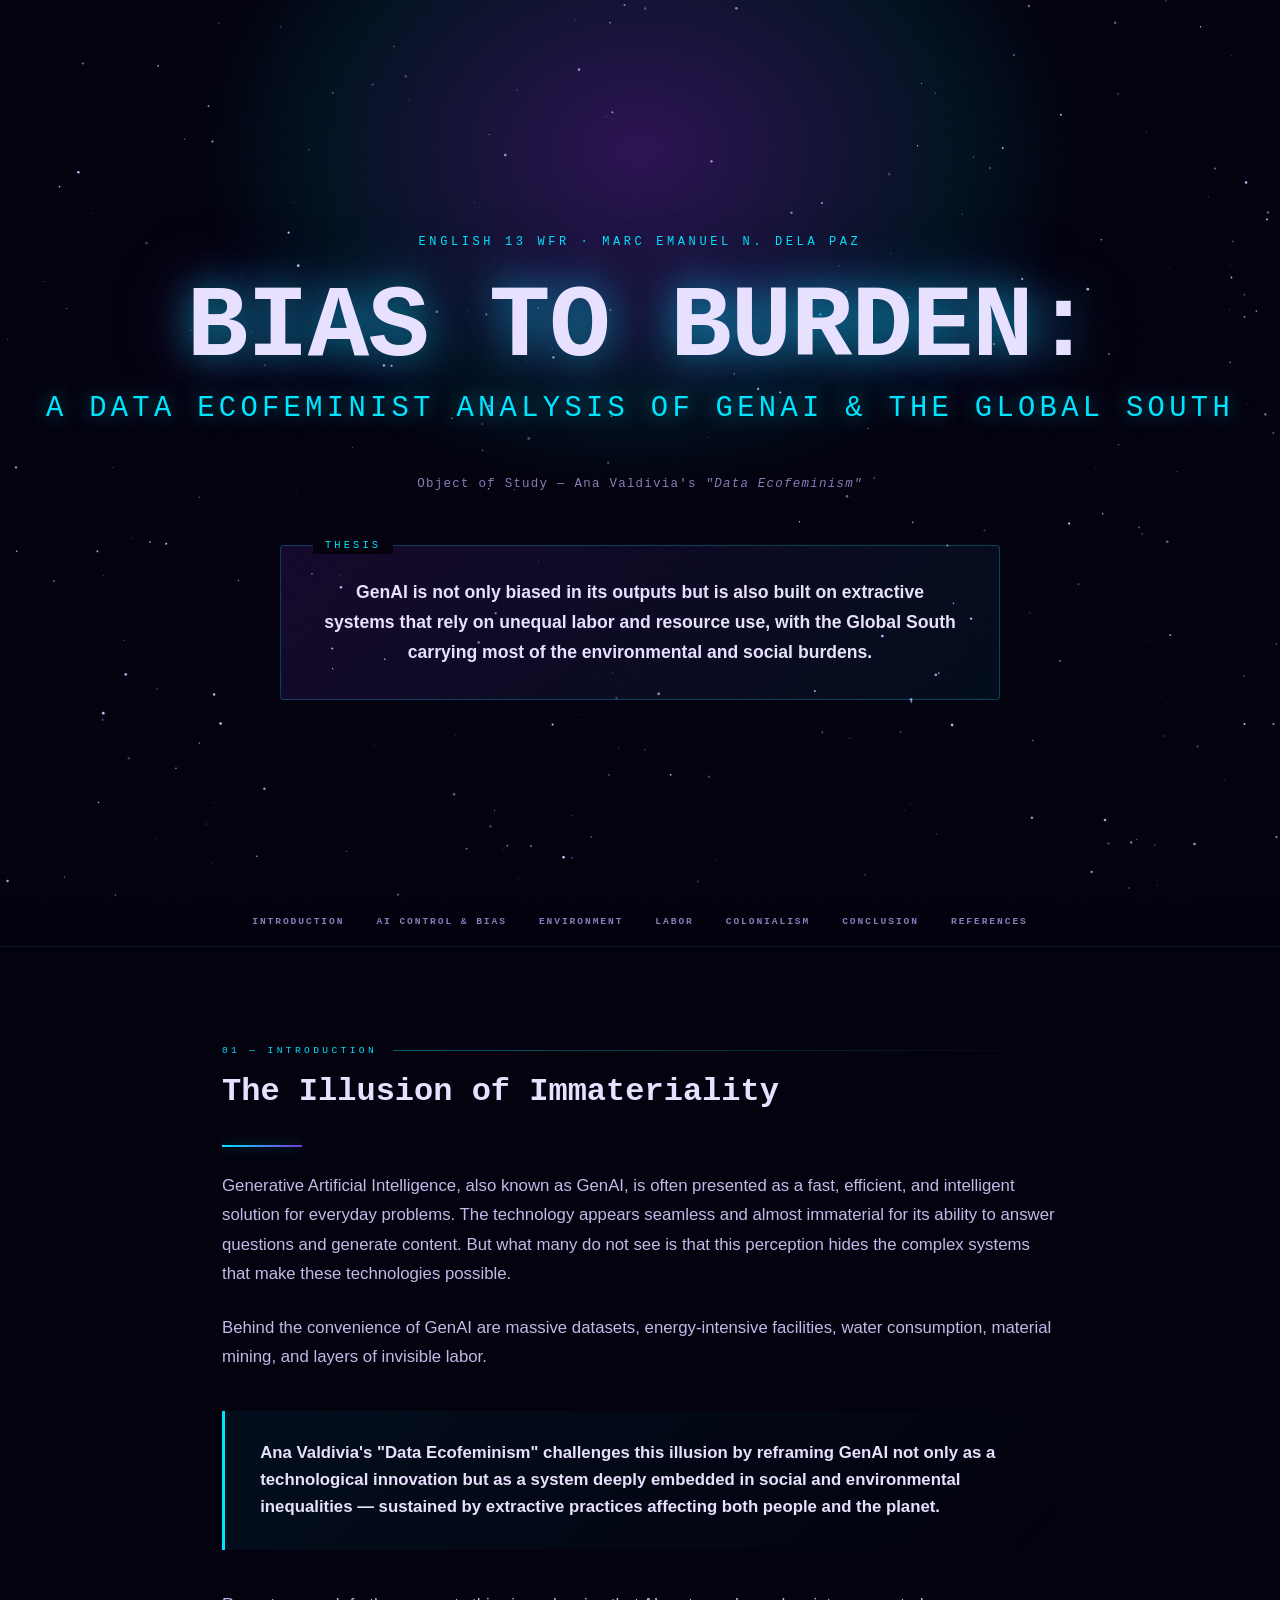
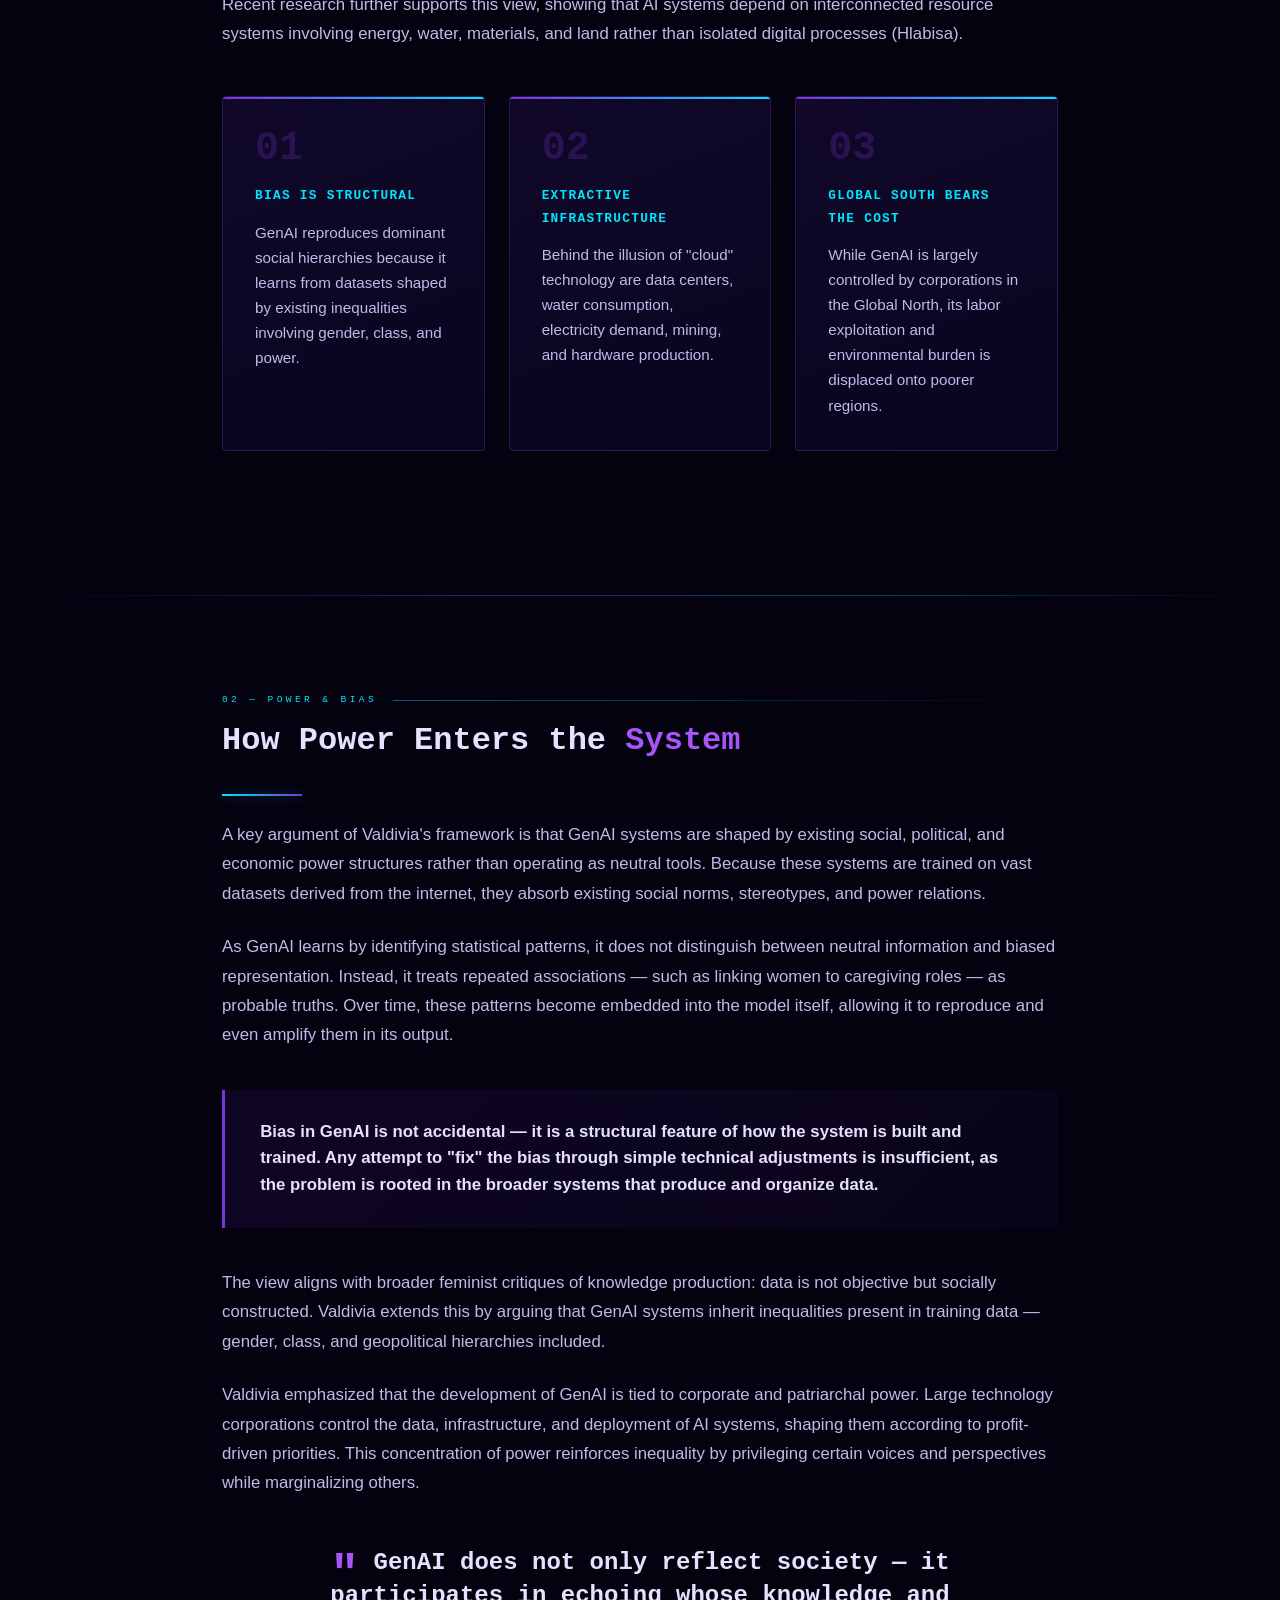
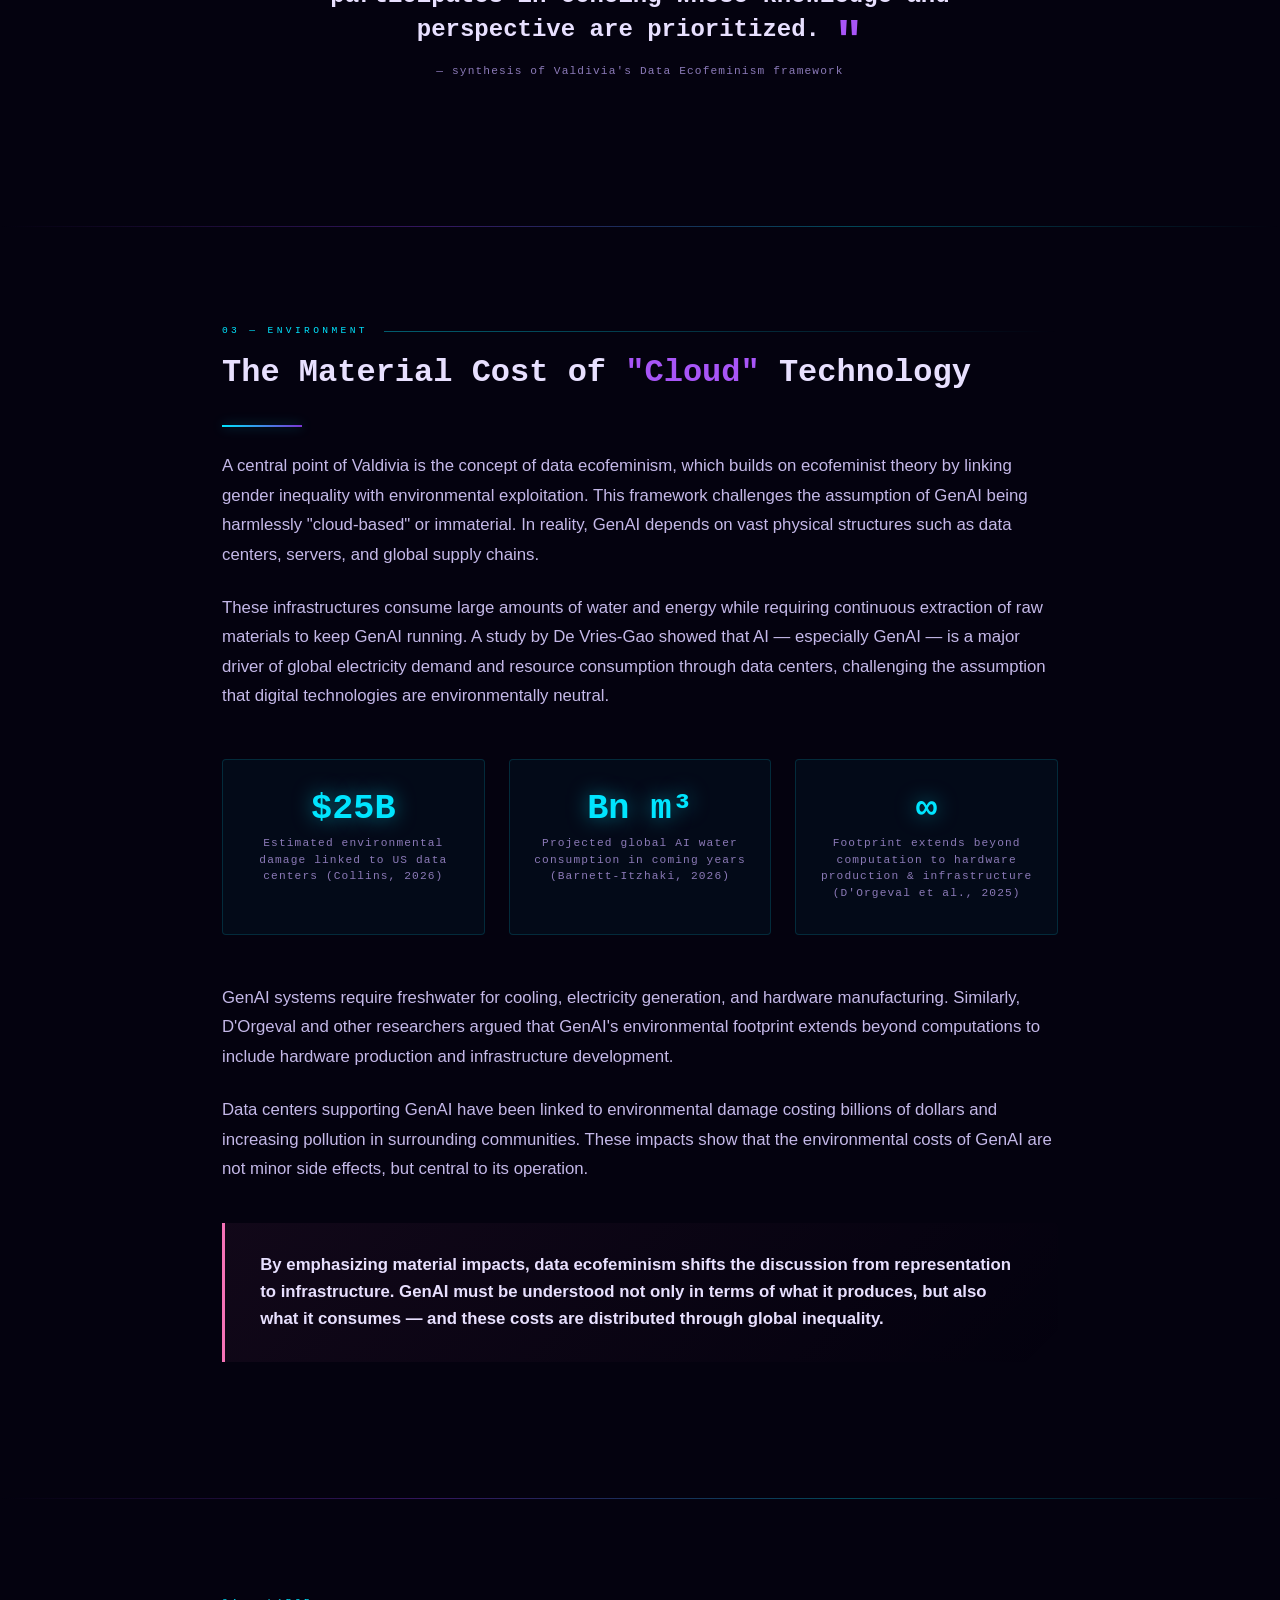
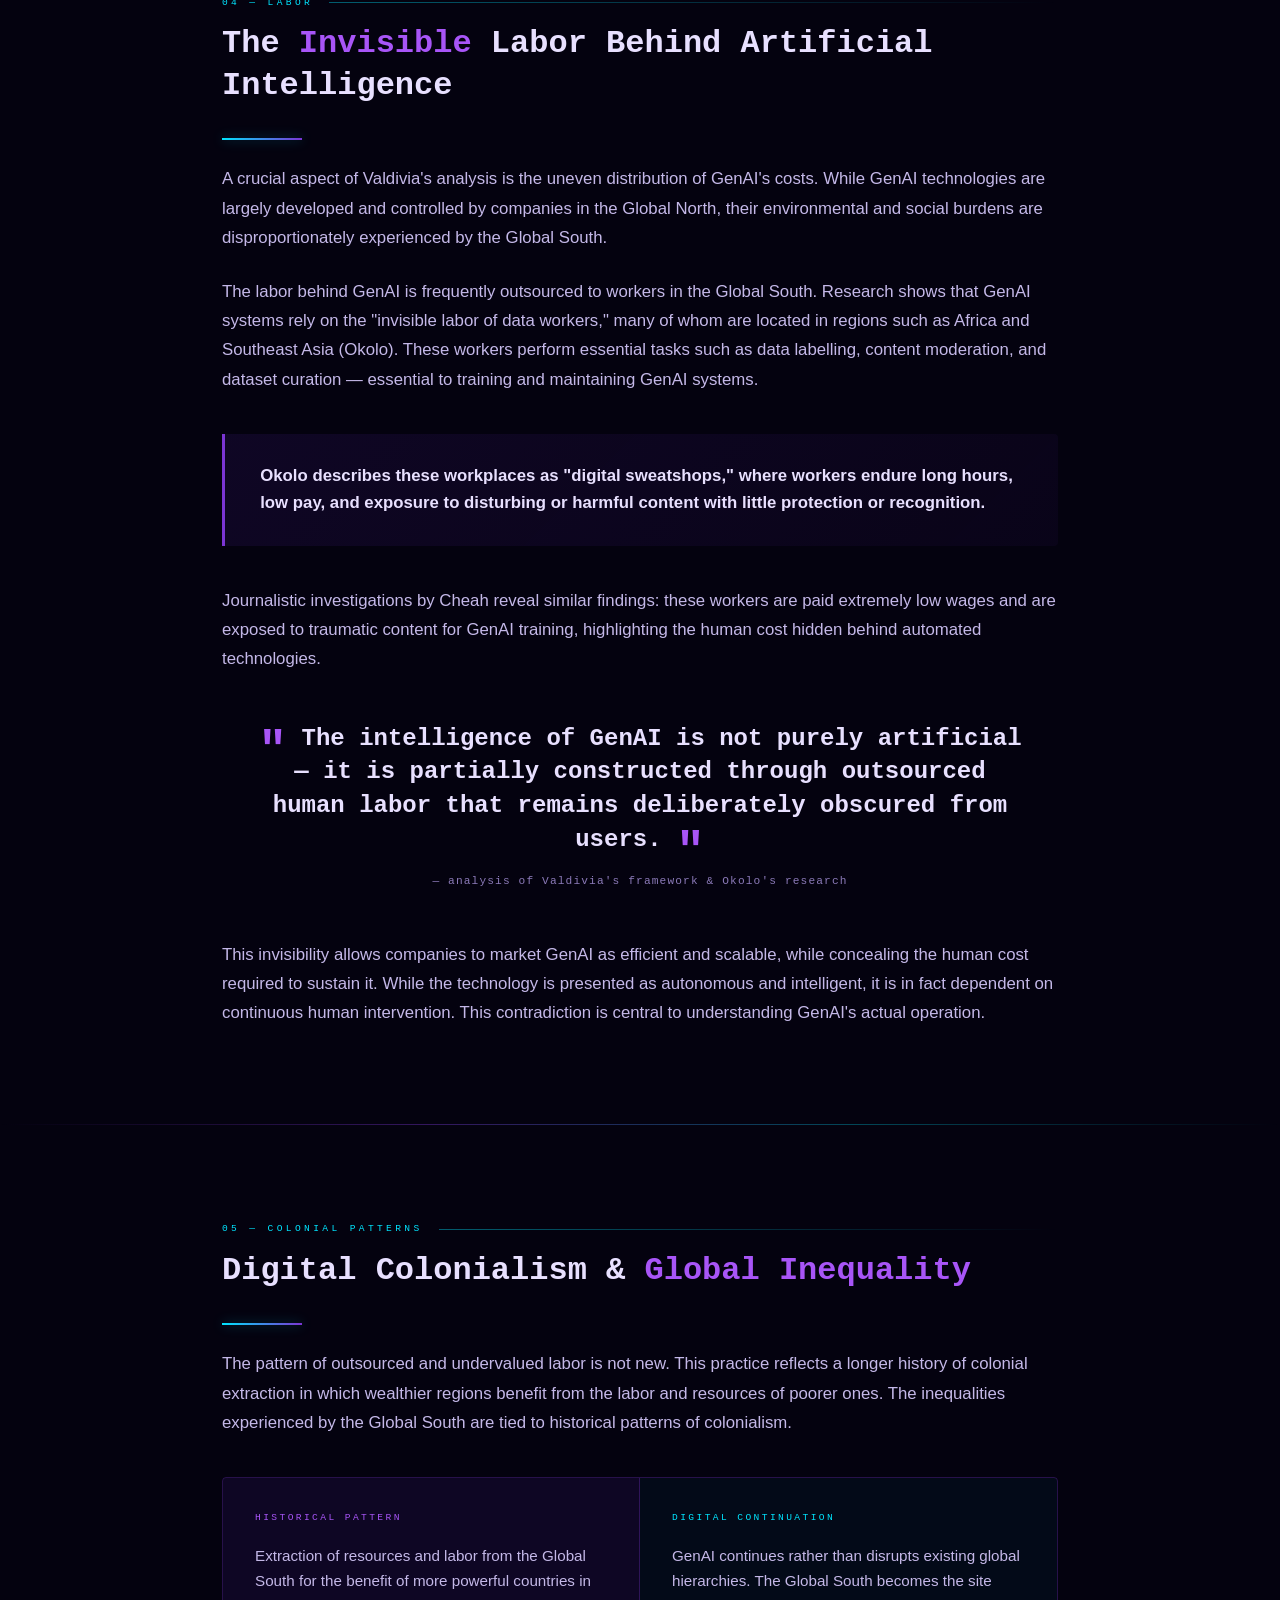
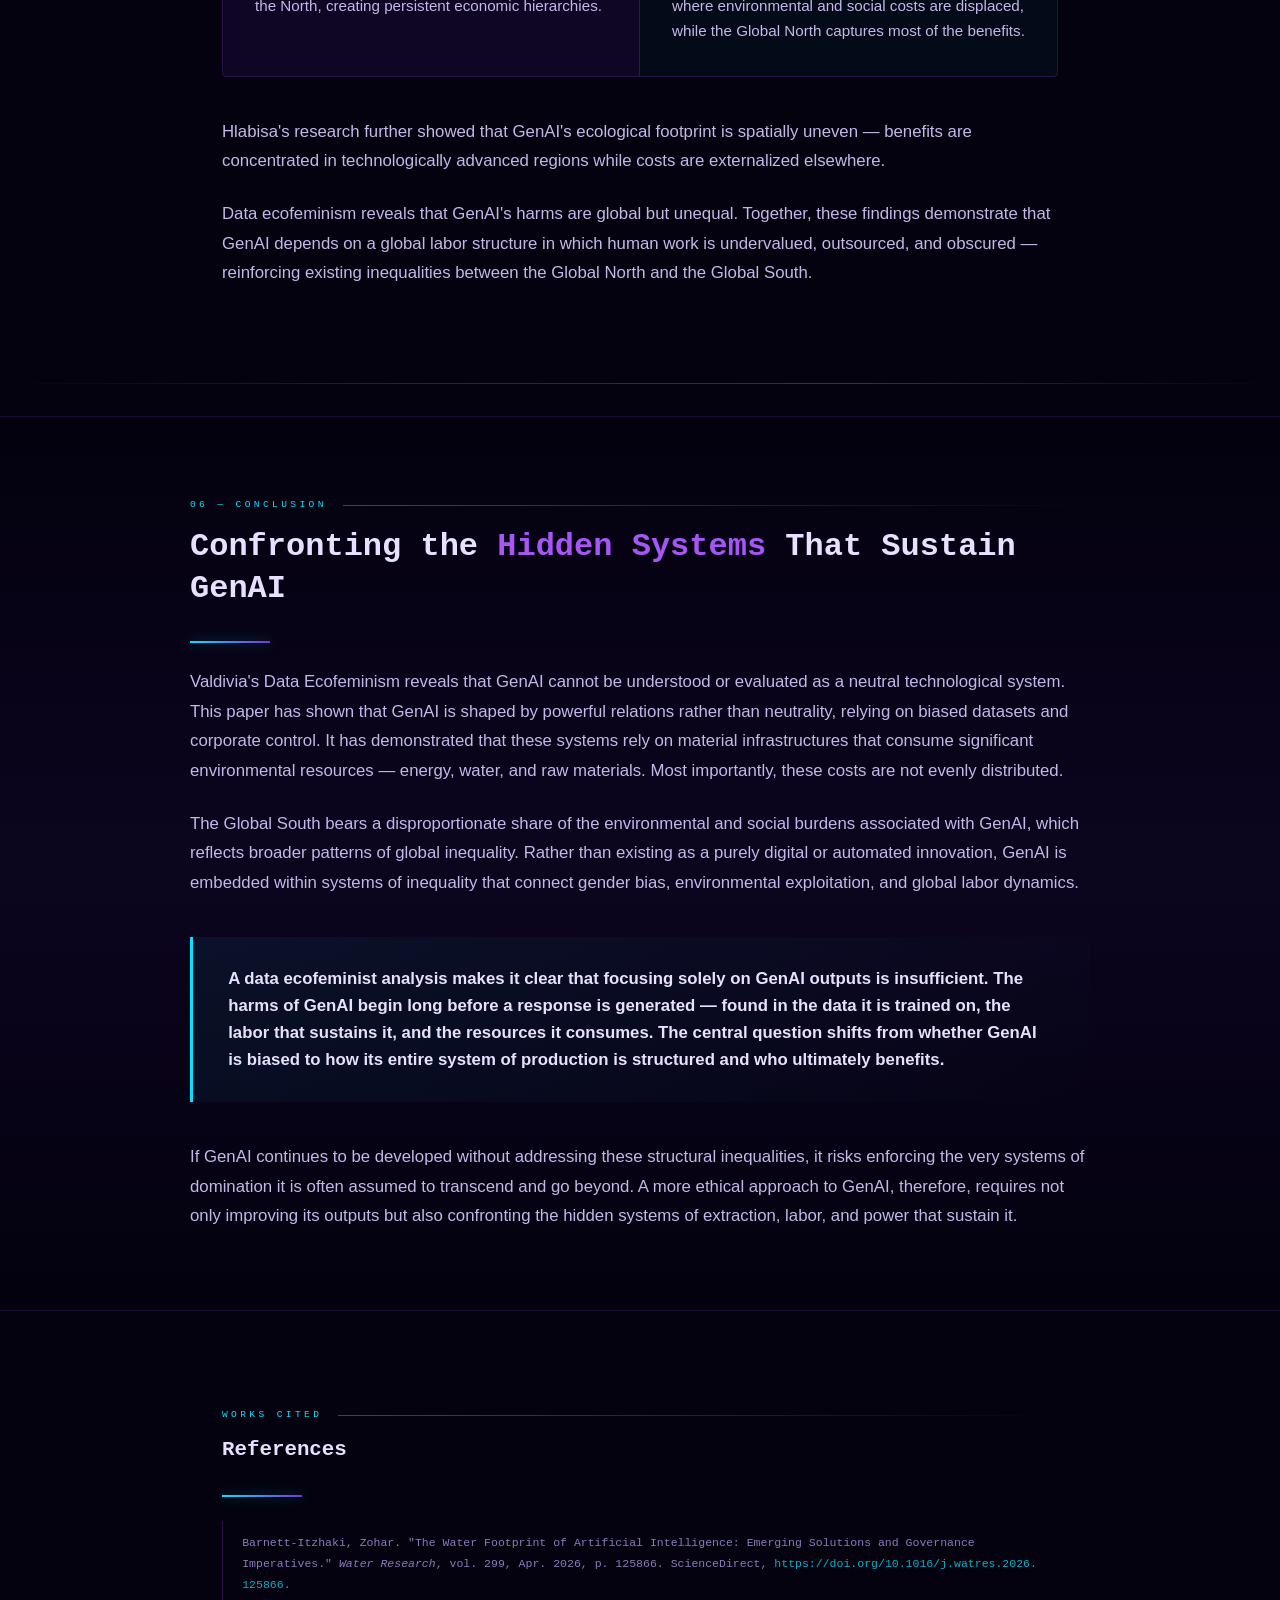
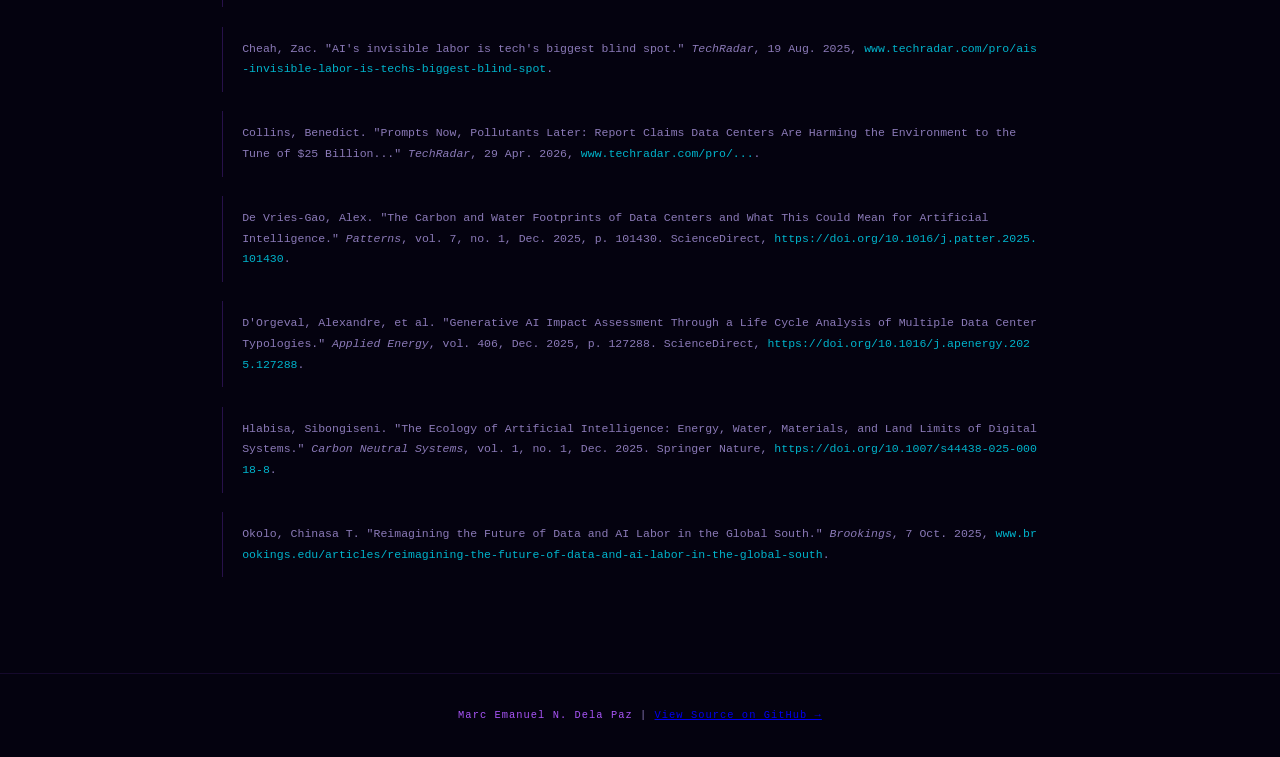
==== index.html @ 4ac7b254 "changed name of html file" ====
<!DOCTYPE html>
<html lang="en">
<head>
<meta charset="UTF-8">
<meta name="viewport" content="width=device-width, initial-scale=1.0">
<title>Bias to Burden — Data Ecofeminism & GenAI</title>
<link href="style.css" rel="stylesheet">
</head>
<body>

<canvas id="stars-canvas"></canvas>

<div class="site">

  <!-- HERO -->
  <header class="hero" id="top">
    <div class="hero-glow"></div>
    <p class="hero-eyebrow">English 13 WFR · Marc Emanuel N. Dela Paz</p>
    <h1 class="hero-title">
      <span class="line1">Bias to Burden:</span>
      <span class="line2">A Data Ecofeminist Analysis of GenAI &amp; the Global South</span>
    </h1>
    <p class="hero-meta">
      Object of Study — Ana Valdivia's <em>"Data Ecofeminism"</em>
    </p>
    <div class="hero-thesis">
      <p>GenAI is not only biased in its outputs but is also built on extractive systems that rely on unequal labor and resource use, with the Global South carrying most of the environmental and social burdens.</p>
    </div>
  </header>

  <!-- NAV -->
  <nav>
    <a href="#intro">Introduction</a>
    <a href="#power">AI Control &amp; Bias</a>
    <a href="#environment">Environment</a>
    <a href="#labor">Labor</a>
    <a href="#colonialism">Colonialism</a>
    <a href="#conclusion">Conclusion</a>
    <a href="#references">References</a>
  </nav>

  <!-- INTRODUCTION -->
  <section class="section" id="intro">
    <div class="section-label">01 — Introduction</div>
    <h2 class="section-heading">The Illusion of Immateriality</h2>
    <div class="glow-rule"></div>
    <div class="body-text">
      <p>Generative Artificial Intelligence, also known as GenAI, is often presented as a fast, efficient, and intelligent solution for everyday problems. The technology appears seamless and almost immaterial for its ability to answer questions and generate content. But what many do not see is that this perception hides the complex systems that make these technologies possible.</p>
      <p>Behind the convenience of GenAI are massive datasets, energy-intensive facilities, water consumption, material mining, and layers of invisible labor.</p>
    </div>
    <div class="callout cyan">
      <p>Ana Valdivia's "Data Ecofeminism" challenges this illusion by reframing GenAI not only as a technological innovation but as a system deeply embedded in social and environmental inequalities — sustained by extractive practices affecting both people and the planet.</p>
    </div>
    <div class="body-text">
      <p>Recent research further supports this view, showing that AI systems depend on interconnected resource systems involving energy, water, materials, and land rather than isolated digital processes (Hlabisa).</p>
    </div>

    <div class="pillars">
      <div class="pillar">
        <div class="pillar-num">01</div>
        <div class="pillar-title">Bias is Structural</div>
        <p>GenAI reproduces dominant social hierarchies because it learns from datasets shaped by existing inequalities involving gender, class, and power.</p>
      </div>
      <div class="pillar">
        <div class="pillar-num">02</div>
        <div class="pillar-title">Extractive Infrastructure</div>
        <p>Behind the illusion of "cloud" technology are data centers, water consumption, electricity demand, mining, and hardware production.</p>
      </div>
      <div class="pillar">
        <div class="pillar-num">03</div>
        <div class="pillar-title">Global South Bears the Cost</div>
        <p>While GenAI is largely controlled by corporations in the Global North, its labor exploitation and environmental burden is displaced onto poorer regions.</p>
      </div>
    </div>
  </section>

  <div class="divider"></div>

  <!-- POWER & BIAS -->
  <section class="section" id="power">
    <div class="section-label">02 — Power &amp; Bias</div>
    <h2 class="section-heading">How Power Enters the <em>System</em></h2>
    <div class="glow-rule"></div>
    <div class="body-text">
      <p>A key argument of Valdivia's framework is that GenAI systems are shaped by existing social, political, and economic power structures rather than operating as neutral tools. Because these systems are trained on vast datasets derived from the internet, they absorb existing social norms, stereotypes, and power relations.</p>
      <p>As GenAI learns by identifying statistical patterns, it does not distinguish between neutral information and biased representation. Instead, it treats repeated associations — such as linking women to caregiving roles — as probable truths. Over time, these patterns become embedded into the model itself, allowing it to reproduce and even amplify them in its output.</p>
    </div>

    <div class="callout">
      <p>Bias in GenAI is not accidental — it is a structural feature of how the system is built and trained. Any attempt to "fix" the bias through simple technical adjustments is insufficient, as the problem is rooted in the broader systems that produce and organize data.</p>
    </div>

    <div class="body-text">
      <p>The view aligns with broader feminist critiques of knowledge production: data is not objective but socially constructed. Valdivia extends this by arguing that GenAI systems inherit inequalities present in training data — gender, class, and geopolitical hierarchies included.</p>
      <p>Valdivia emphasized that the development of GenAI is tied to corporate and patriarchal power. Large technology corporations control the data, infrastructure, and deployment of AI systems, shaping them according to profit-driven priorities. This concentration of power reinforces inequality by privileging certain voices and perspectives while marginalizing others.</p>
    </div>

    <div class="pull-quote">
      <blockquote>
        GenAI does not only reflect society — it participates in echoing whose knowledge and perspective are prioritized.
      </blockquote>
      <cite>— synthesis of Valdivia's Data Ecofeminism framework</cite>
    </div>
  </section>

  <div class="divider"></div>

  <!-- ENVIRONMENT -->
  <section class="section" id="environment">
    <div class="section-label">03 — Environment</div>
    <h2 class="section-heading">The Material Cost of <em>"Cloud"</em> Technology</h2>
    <div class="glow-rule"></div>
    <div class="body-text">
      <p>A central point of Valdivia is the concept of data ecofeminism, which builds on ecofeminist theory by linking gender inequality with environmental exploitation. This framework challenges the assumption of GenAI being harmlessly "cloud-based" or immaterial. In reality, GenAI depends on vast physical structures such as data centers, servers, and global supply chains.</p>
      <p>These infrastructures consume large amounts of water and energy while requiring continuous extraction of raw materials to keep GenAI running. A study by De Vries-Gao showed that AI — especially GenAI — is a major driver of global electricity demand and resource consumption through data centers, challenging the assumption that digital technologies are environmentally neutral.</p>
    </div>

    <div class="stats-row">
      <div class="stat-block">
        <span class="stat-number">$25B</span>
        <div class="stat-label">Estimated environmental damage linked to US data centers (Collins, 2026)</div>
      </div>
      <div class="stat-block">
        <span class="stat-number">Bn m³</span>
        <div class="stat-label">Projected global AI water consumption in coming years (Barnett-Itzhaki, 2026)</div>
      </div>
      <div class="stat-block">
        <span class="stat-number">∞</span>
        <div class="stat-label">Footprint extends beyond computation to hardware production &amp; infrastructure (D'Orgeval et al., 2025)</div>
      </div>
    </div>

    <div class="body-text">
      <p>GenAI systems require freshwater for cooling, electricity generation, and hardware manufacturing. Similarly, D'Orgeval and other researchers argued that GenAI's environmental footprint extends beyond computations to include hardware production and infrastructure development.</p>
      <p>Data centers supporting GenAI have been linked to environmental damage costing billions of dollars and increasing pollution in surrounding communities. These impacts show that the environmental costs of GenAI are not minor side effects, but central to its operation.</p>
    </div>

    <div class="callout pink">
      <p>By emphasizing material impacts, data ecofeminism shifts the discussion from representation to infrastructure. GenAI must be understood not only in terms of what it produces, but also what it consumes — and these costs are distributed through global inequality.</p>
    </div>
  </section>

  <div class="divider"></div>

  <!-- LABOR -->
  <section class="section" id="labor">
    <div class="section-label">04 — Labor</div>
    <h2 class="section-heading">The <em>Invisible</em> Labor Behind Artificial Intelligence</h2>
    <div class="glow-rule"></div>
    <div class="body-text">
      <p>A crucial aspect of Valdivia's analysis is the uneven distribution of GenAI's costs. While GenAI technologies are largely developed and controlled by companies in the Global North, their environmental and social burdens are disproportionately experienced by the Global South.</p>
      <p>The labor behind GenAI is frequently outsourced to workers in the Global South. Research shows that GenAI systems rely on the "invisible labor of data workers," many of whom are located in regions such as Africa and Southeast Asia (Okolo). These workers perform essential tasks such as data labelling, content moderation, and dataset curation — essential to training and maintaining GenAI systems.</p>
    </div>

    <div class="callout">
      <p>Okolo describes these workplaces as "digital sweatshops," where workers endure long hours, low pay, and exposure to disturbing or harmful content with little protection or recognition.</p>
    </div>

    <div class="body-text">
      <p>Journalistic investigations by Cheah reveal similar findings: these workers are paid extremely low wages and are exposed to traumatic content for GenAI training, highlighting the human cost hidden behind automated technologies.</p>
    </div>

    <div class="pull-quote">
      <blockquote>
        The intelligence of GenAI is not purely artificial — it is partially constructed through outsourced human labor that remains deliberately obscured from users.
      </blockquote>
      <cite>— analysis of Valdivia's framework &amp; Okolo's research</cite>
    </div>

    <div class="body-text">
      <p>This invisibility allows companies to market GenAI as efficient and scalable, while concealing the human cost required to sustain it. While the technology is presented as autonomous and intelligent, it is in fact dependent on continuous human intervention. This contradiction is central to understanding GenAI's actual operation.</p>
    </div>
  </section>

  <div class="divider"></div>

  <!-- COLONIALISM -->
  <section class="section" id="colonialism">
    <div class="section-label">05 — Colonial Patterns</div>
    <h2 class="section-heading">Digital Colonialism &amp; <em>Global Inequality</em></h2>
    <div class="glow-rule"></div>
    <div class="body-text">
      <p>The pattern of outsourced and undervalued labor is not new. This practice reflects a longer history of colonial extraction in which wealthier regions benefit from the labor and resources of poorer ones. The inequalities experienced by the Global South are tied to historical patterns of colonialism.</p>
    </div>

    <div class="thread-box">
      <div class="thread-col">
        <div class="thread-label">Historical Pattern</div>
        <p>Extraction of resources and labor from the Global South for the benefit of more powerful countries in the North, creating persistent economic hierarchies.</p>
      </div>
      <div class="thread-col">
        <div class="thread-label">Digital Continuation</div>
        <p>GenAI continues rather than disrupts existing global hierarchies. The Global South becomes the site where environmental and social costs are displaced, while the Global North captures most of the benefits.</p>
      </div>
    </div>

    <div class="body-text">
      <p>Hlabisa's research further showed that GenAI's ecological footprint is spatially uneven — benefits are concentrated in technologically advanced regions while costs are externalized elsewhere.</p>
      <p>Data ecofeminism reveals that GenAI's harms are global but unequal. Together, these findings demonstrate that GenAI depends on a global labor structure in which human work is undervalued, outsourced, and obscured — reinforcing existing inequalities between the Global North and the Global South.</p>
    </div>
  </section>

  <div class="divider"></div>

  <!-- CONCLUSION -->
  <div class="accent-section">
    <section class="section" id="conclusion" style="padding: 0;">
      <div class="section-label">06 — Conclusion</div>
      <h2 class="section-heading">Confronting the <em>Hidden Systems</em> That Sustain GenAI</h2>
      <div class="glow-rule"></div>
      <div class="body-text">
        <p>Valdivia's Data Ecofeminism reveals that GenAI cannot be understood or evaluated as a neutral technological system. This paper has shown that GenAI is shaped by powerful relations rather than neutrality, relying on biased datasets and corporate control. It has demonstrated that these systems rely on material infrastructures that consume significant environmental resources — energy, water, and raw materials. Most importantly, these costs are not evenly distributed.</p>
        <p>The Global South bears a disproportionate share of the environmental and social burdens associated with GenAI, which reflects broader patterns of global inequality. Rather than existing as a purely digital or automated innovation, GenAI is embedded within systems of inequality that connect gender bias, environmental exploitation, and global labor dynamics.</p>
      </div>

      <div class="callout cyan">
        <p>A data ecofeminist analysis makes it clear that focusing solely on GenAI outputs is insufficient. The harms of GenAI begin long before a response is generated — found in the data it is trained on, the labor that sustains it, and the resources it consumes. The central question shifts from whether GenAI is biased to how its entire system of production is structured and who ultimately benefits.</p>
      </div>

      <div class="body-text">
        <p>If GenAI continues to be developed without addressing these structural inequalities, it risks enforcing the very systems of domination it is often assumed to transcend and go beyond. A more ethical approach to GenAI, therefore, requires not only improving its outputs but also confronting the hidden systems of extraction, labor, and power that sustain it.</p>
      </div>
    </section>
  </div>

  <!-- REFERENCES -->
  <section class="references" id="references">
    <div class="section-label">Works Cited</div>
    <h2 class="section-heading" style="font-size:1.3rem;">References</h2>
    <div class="glow-rule"></div>
    <ul class="ref-list">
      <li>Barnett-Itzhaki, Zohar. "The Water Footprint of Artificial Intelligence: Emerging Solutions and Governance Imperatives." <em>Water Research</em>, vol. 299, Apr. 2026, p. 125866. ScienceDirect, <a href="https://doi.org/10.1016/j.watres.2026.125866" target="_blank">https://doi.org/10.1016/j.watres.2026.125866</a>.</li>
      <li>Cheah, Zac. "AI's invisible labor is tech's biggest blind spot." <em>TechRadar</em>, 19 Aug. 2025, <a href="https://www.techradar.com/pro/ais-invisible-labor-is-techs-biggest-blind-spot" target="_blank">www.techradar.com/pro/ais-invisible-labor-is-techs-biggest-blind-spot</a>.</li>
      <li>Collins, Benedict. "Prompts Now, Pollutants Later: Report Claims Data Centers Are Harming the Environment to the Tune of $25 Billion..." <em>TechRadar</em>, 29 Apr. 2026, <a href="https://www.techradar.com/pro/prompts-now-pollutants-later-report-claims-data-centers-are-harming-the-environment-to-the-tune-of-usd25-billion-and-inducing-a-debt-on-the-health-of-current-and-future-generations" target="_blank">www.techradar.com/pro/...</a>.</li>
      <li>De Vries-Gao, Alex. "The Carbon and Water Footprints of Data Centers and What This Could Mean for Artificial Intelligence." <em>Patterns</em>, vol. 7, no. 1, Dec. 2025, p. 101430. ScienceDirect, <a href="https://doi.org/10.1016/j.patter.2025.101430" target="_blank">https://doi.org/10.1016/j.patter.2025.101430</a>.</li>
      <li>D'Orgeval, Alexandre, et al. "Generative AI Impact Assessment Through a Life Cycle Analysis of Multiple Data Center Typologies." <em>Applied Energy</em>, vol. 406, Dec. 2025, p. 127288. ScienceDirect, <a href="https://doi.org/10.1016/j.apenergy.2025.127288" target="_blank">https://doi.org/10.1016/j.apenergy.2025.127288</a>.</li>
      <li>Hlabisa, Sibongiseni. "The Ecology of Artificial Intelligence: Energy, Water, Materials, and Land Limits of Digital Systems." <em>Carbon Neutral Systems</em>, vol. 1, no. 1, Dec. 2025. Springer Nature, <a href="https://doi.org/10.1007/s44438-025-00018-8" target="_blank">https://doi.org/10.1007/s44438-025-00018-8</a>.</li>
      <li>Okolo, Chinasa T. "Reimagining the Future of Data and AI Labor in the Global South." <em>Brookings</em>, 7 Oct. 2025, <a href="https://www.brookings.edu/articles/reimagining-the-future-of-data-and-ai-labor-in-the-global-south" target="_blank">www.brookings.edu/articles/reimagining-the-future-of-data-and-ai-labor-in-the-global-south</a>.</li>
    </ul>
  </section>

  <footer>
    <span>Marc Emanuel N. Dela Paz</span> | <a
  href="https://github.com/yourusername/yourrepo"
  target="_blank"
  rel="noopener noreferrer"
  className="text-neutral-400 hover:text-white transition underline underline-offset-4"
>
  View Source on GitHub →
</a>
  </footer>
<script src="script.js"></script>
</div>
</body>
</html>
---- style.css ----
:root {
    --deep-space: #04020f;
    --midnight: #080520;
    --navy: #0a0a2e;
    --purple-dark: #1a0a3d;
    --purple-mid: #3b1a7a;
    --purple-bright: #7b35d4;
    --violet: #a855f7;
    --cyan: #00e5ff;
    --cyan-dim: #00b4cc;
    --white-glow: #e8e0ff;
    --pink: #f472b6;
    --amber: #fbbf24;
    --text-body: #c4b8e8;
    --text-muted: #8b7ab8;
  }

  *, *::before, *::after { box-sizing: border-box; margin: 0; padding: 0; }

  html { scroll-behavior: smooth; }

  body {
    background-color: var(--deep-space);
    color: var(--text-body);
    font-family: 'Rajdhani', sans-serif;
    font-size: 17px;
    line-height: 1.75;
    overflow-x: hidden;
  }

  /* ── STAR CANVAS ── */
  #stars-canvas {
    position: fixed;
    inset: 0;
    z-index: 0;
    pointer-events: none;
  }

  /* ── NOISE GRAIN ── */
  body::before {
    content: '';
    position: fixed;
    inset: 0;
    background-image: url("data:image/svg+xml,%3Csvg viewBox='0 0 256 256' xmlns='http://www.w3.org/2000/svg'%3E%3Cfilter id='n'%3E%3CfeTurbulence type='fractalNoise' baseFrequency='0.9' numOctaves='4' stitchTiles='stitch'/%3E%3C/filter%3E%3Crect width='100%25' height='100%25' filter='url(%23n)' opacity='0.04'/%3E%3C/svg%3E");
    opacity: 0.35;
    z-index: 0;
    pointer-events: none;
  }

  /* ── LAYOUT WRAPPER ── */
  .site {
    position: relative;
    z-index: 1;
  }

  /* ══════════════════════════════
     HERO
  ══════════════════════════════ */
  .hero {
    min-height: 100vh;
    display: flex;
    flex-direction: column;
    align-items: center;
    justify-content: center;
    text-align: center;
    padding: 6rem 2rem 4rem;
    position: relative;
    overflow: hidden;
  }

  .hero-glow {
    position: absolute;
    top: -200px;
    left: 50%;
    transform: translateX(-50%);
    width: 900px;
    height: 700px;
    background: radial-gradient(ellipse at center, rgba(123,53,212,0.35) 0%, rgba(0,229,255,0.08) 50%, transparent 70%);
    pointer-events: none;
    animation: pulseGlow 6s ease-in-out infinite;
  }

  @keyframes pulseGlow {
    0%, 100% { opacity: 1; transform: translateX(-50%) scale(1); }
    50% { opacity: 0.7; transform: translateX(-50%) scale(1.08); }
  }

  .hero-eyebrow {
    font-family: 'Space Mono', monospace;
    font-size: 0.75rem;
    letter-spacing: 0.3em;
    color: var(--cyan);
    text-transform: uppercase;
    margin-bottom: 1.5rem;
    opacity: 0;
    animation: fadeUp 0.8s 0.2s forwards;
  }

  .hero-title {
    font-family: 'Orbitron', monospace;
    font-weight: 900;
    font-size: clamp(2.8rem, 8vw, 6.5rem);
    line-height: 1.0;
    letter-spacing: -0.01em;
    text-transform: uppercase;
    margin-bottom: 0.5rem;
    opacity: 0;
    animation: fadeUp 0.9s 0.35s forwards;
  }

  .hero-title .line1 {
    display: block;
    color: var(--white-glow);
    text-shadow:
      0 0 40px rgba(0,229,255,0.6),
      0 0 80px rgba(123,53,212,0.4);
  }

  .hero-title .line2 {
    display: block;
    font-size: clamp(1rem, 2.5vw, 1.8rem);
    font-weight: 400;
    letter-spacing: 0.15em;
    color: var(--cyan);
    text-shadow: 0 0 20px rgba(0,229,255,0.5);
    margin-top: 1rem;
  }

  .hero-meta {
    font-family: 'Space Mono', monospace;
    font-size: 0.78rem;
    color: var(--text-muted);
    letter-spacing: 0.1em;
    margin-top: 2.5rem;
    opacity: 0;
    animation: fadeUp 0.9s 0.5s forwards;
    line-height: 2;
  }

  .hero-meta span { color: var(--violet); }

  .hero-thesis {
    max-width: 720px;
    margin: 3rem auto 0;
    padding: 2rem 2.5rem;
    background: linear-gradient(135deg, rgba(123,53,212,0.15), rgba(0,229,255,0.05));
    border: 1px solid rgba(0,229,255,0.25);
    border-radius: 4px;
    position: relative;
    opacity: 0;
    animation: fadeUp 1s 0.65s forwards;
  }

  .hero-thesis::before {
    content: 'THESIS';
    position: absolute;
    top: -0.6rem;
    left: 2rem;
    font-family: 'Orbitron', monospace;
    font-size: 0.65rem;
    letter-spacing: 0.3em;
    color: var(--cyan);
    background: var(--deep-space);
    padding: 0 0.75rem;
  }

  .hero-thesis p {
    font-size: 1.1rem;
    font-weight: 600;
    color: var(--white-glow);
    line-height: 1.7;
  }

  /* ── SCROLL INDICATOR ── */
  .scroll-cue {
    position: absolute;
    bottom: 2rem;
    left: 50%;
    transform: translateX(-50%);
    display: flex;
    flex-direction: column;
    align-items: center;
    gap: 0.4rem;
    opacity: 0;
    animation: fadeUp 1s 1.2s forwards;
  }

  .scroll-cue span {
    font-family: 'Space Mono', monospace;
    font-size: 0.6rem;
    letter-spacing: 0.25em;
    color: var(--text-muted);
    text-transform: uppercase;
  }

  .scroll-line {
    width: 1px;
    height: 50px;
    background: linear-gradient(to bottom, var(--cyan), transparent);
    animation: scrollPulse 2s ease-in-out infinite;
  }

  @keyframes scrollPulse {
    0%, 100% { opacity: 1; }
    50% { opacity: 0.3; }
  }

  /* ══════════════════════════════
     NAV
  ══════════════════════════════ */
  nav {
    position: sticky;
    top: 0;
    z-index: 100;
    background: rgba(4,2,15,0.85);
    backdrop-filter: blur(16px);
    border-bottom: 1px solid rgba(0,229,255,0.1);
    padding: 0.9rem 2rem;
    display: flex;
    justify-content: center;
    gap: 2rem;
    flex-wrap: wrap;
  }

  nav a {
    font-family: 'Orbitron', monospace;
    font-size: 0.6rem;
    font-weight: 700;
    letter-spacing: 0.2em;
    text-transform: uppercase;
    color: var(--text-muted);
    text-decoration: none;
    transition: color 0.2s, text-shadow 0.2s;
  }

  nav a:hover {
    color: var(--cyan);
    text-shadow: 0 0 12px rgba(0,229,255,0.6);
  }

  /* ══════════════════════════════
     SECTIONS
  ══════════════════════════════ */
  .section {
    max-width: 900px;
    margin: 0 auto;
    padding: 6rem 2rem;
    opacity: 0;
    transform: translateY(40px);
    transition: opacity 0.8s ease, transform 0.8s ease;
  }

  .section.visible {
    opacity: 1;
    transform: translateY(0);
  }

  .section-label {
    font-family: 'Orbitron', monospace;
    font-size: 0.6rem;
    letter-spacing: 0.35em;
    color: var(--cyan);
    text-transform: uppercase;
    margin-bottom: 0.75rem;
    display: flex;
    align-items: center;
    gap: 1rem;
  }

  .section-label::after {
    content: '';
    flex: 1;
    height: 1px;
    background: linear-gradient(to right, rgba(0,229,255,0.4), transparent);
  }

  .section-heading {
    font-family: 'Orbitron', monospace;
    font-size: clamp(1.4rem, 3vw, 2rem);
    font-weight: 700;
    color: var(--white-glow);
    margin-bottom: 2rem;
    line-height: 1.3;
  }

  .section-heading em {
    font-style: normal;
    color: var(--violet);
  }

  .body-text p {
    margin-bottom: 1.5rem;
    color: var(--text-body);
    font-size: 1.05rem;
    font-weight: 400;
  }

  .body-text p:last-child { margin-bottom: 0; }

  /* ── HIGHLIGHT CALLOUT ── */
  .callout {
    margin: 2.5rem 0;
    padding: 1.8rem 2.2rem;
    border-left: 3px solid var(--purple-bright);
    background: linear-gradient(135deg, rgba(59,26,122,0.2), rgba(123,53,212,0.05));
    border-radius: 0 4px 4px 0;
    position: relative;
  }

  .callout.cyan { border-left-color: var(--cyan); background: linear-gradient(135deg, rgba(0,229,255,0.06), transparent); }
  .callout.pink { border-left-color: var(--pink); background: linear-gradient(135deg, rgba(244,114,182,0.06), transparent); }

  .callout p {
    font-size: 1.05rem;
    color: var(--white-glow);
    font-weight: 600;
    line-height: 1.6;
    margin: 0;
  }

  /* ── THREE PILLARS ── */
  .pillars {
    display: grid;
    grid-template-columns: repeat(auto-fit, minmax(240px, 1fr));
    gap: 1.5rem;
    margin: 3rem 0;
  }

  .pillar {
    padding: 2rem;
    background: linear-gradient(160deg, rgba(59,26,122,0.25), rgba(10,10,46,0.5));
    border: 1px solid rgba(123,53,212,0.3);
    border-radius: 4px;
    position: relative;
    overflow: hidden;
    transition: border-color 0.3s, transform 0.3s;
  }

  .pillar:hover {
    border-color: var(--cyan);
    transform: translateY(-4px);
  }

  .pillar::before {
    content: '';
    position: absolute;
    top: 0; left: 0; right: 0;
    height: 2px;
    background: linear-gradient(to right, var(--purple-bright), var(--cyan));
  }

  .pillar-num {
    font-family: 'Orbitron', monospace;
    font-size: 2.5rem;
    font-weight: 900;
    color: rgba(123,53,212,0.25);
    line-height: 1;
    margin-bottom: 1rem;
  }

  .pillar-title {
    font-family: 'Orbitron', monospace;
    font-size: 0.8rem;
    font-weight: 700;
    letter-spacing: 0.1em;
    color: var(--cyan);
    text-transform: uppercase;
    margin-bottom: 0.75rem;
  }

  .pillar p {
    font-size: 0.95rem;
    color: var(--text-body);
    line-height: 1.65;
  }

  /* ── STAT BLOCKS ── */
  .stats-row {
    display: grid;
    grid-template-columns: repeat(auto-fit, minmax(200px, 1fr));
    gap: 1.5rem;
    margin: 3rem 0;
  }

  .stat-block {
    text-align: center;
    padding: 2rem 1.5rem;
    background: rgba(0,229,255,0.04);
    border: 1px solid rgba(0,229,255,0.15);
    border-radius: 4px;
    transition: background 0.3s;
  }

  .stat-block:hover { background: rgba(0,229,255,0.08); }

  .stat-number {
    font-family: 'Orbitron', monospace;
    font-size: 2.2rem;
    font-weight: 900;
    color: var(--cyan);
    text-shadow: 0 0 20px rgba(0,229,255,0.5);
    line-height: 1;
    margin-bottom: 0.5rem;
    display: block;
  }

  .stat-label {
    font-family: 'Space Mono', monospace;
    font-size: 0.7rem;
    letter-spacing: 0.1em;
    color: var(--text-muted);
    line-height: 1.5;
  }

  /* ── DIVIDER ── */
  .divider {
    width: 100%;
    height: 1px;
    background: linear-gradient(to right, transparent, rgba(123,53,212,0.4), rgba(0,229,255,0.3), transparent);
    margin: 0 auto;
  }

  /* ── QUOTE ── */
  .pull-quote {
    margin: 3rem 0;
    text-align: center;
  }

  .pull-quote blockquote {
    font-family: 'Orbitron', monospace;
    font-size: clamp(1.1rem, 2.5vw, 1.5rem);
    font-weight: 700;
    color: var(--white-glow);
    line-height: 1.4;
    position: relative;
    padding: 0 2rem;
  }

  .pull-quote blockquote::before,
  .pull-quote blockquote::after {
    content: '"';
    color: var(--violet);
    font-size: 3rem;
    line-height: 0;
    vertical-align: -0.4em;
  }

  .pull-quote cite {
    display: block;
    margin-top: 1rem;
    font-family: 'Space Mono', monospace;
    font-size: 0.7rem;
    color: var(--text-muted);
    font-style: normal;
    letter-spacing: 0.1em;
  }

  /* ── FULL-WIDTH ACCENT SECTION ── */
  .accent-section {
    background: linear-gradient(180deg, transparent, rgba(59,26,122,0.15), transparent);
    border-top: 1px solid rgba(123,53,212,0.2);
    border-bottom: 1px solid rgba(123,53,212,0.2);
    padding: 5rem 2rem;
    margin: 2rem 0;
  }

  /* ── WORKS CITED ── */
  .references {
    max-width: 900px;
    margin: 0 auto;
    padding: 4rem 2rem 6rem;
    opacity: 0;
    transform: translateY(40px);
    transition: opacity 0.8s ease, transform 0.8s ease;
  }

  .references.visible { opacity: 1; transform: translateY(0); }

  .ref-list {
    list-style: none;
    display: flex;
    flex-direction: column;
    gap: 1.2rem;
  }

  .ref-list li {
    font-family: 'Space Mono', monospace;
    font-size: 0.72rem;
    line-height: 1.8;
    color: var(--text-muted);
    padding-left: 2rem;
    position: relative;
    border-left: 1px solid rgba(123,53,212,0.3);
    padding: 0.75rem 1rem 0.75rem 1.2rem;
    transition: border-color 0.3s;
  }

  .ref-list li:hover { border-left-color: var(--cyan); color: var(--text-body); }

  .ref-list a { color: var(--cyan-dim); text-decoration: none; word-break: break-all; }
  .ref-list a:hover { color: var(--cyan); text-decoration: underline; }

  /* ── FOOTER ── */
  footer {
    text-align: center;
    padding: 2rem;
    font-family: 'Space Mono', monospace;
    font-size: 0.65rem;
    color: var(--text-muted);
    letter-spacing: 0.1em;
    border-top: 1px solid rgba(123,53,212,0.15);
  }

  footer span { color: var(--violet); }

  /* ── ANIMATIONS ── */
  @keyframes fadeUp {
    from { opacity: 0; transform: translateY(20px); }
    to { opacity: 1; transform: translateY(0); }
  }

  /* ── WORD COUNT BADGE ── */
  .wc-badge {
    display: inline-flex;
    align-items: center;
    gap: 0.5rem;
    font-family: 'Space Mono', monospace;
    font-size: 0.65rem;
    letter-spacing: 0.15em;
    color: var(--cyan);
    border: 1px solid rgba(0,229,255,0.2);
    padding: 0.3rem 0.9rem;
    border-radius: 2rem;
    margin-top: 1rem;
  }

  .wc-badge::before {
    content: '';
    width: 6px; height: 6px;
    background: var(--cyan);
    border-radius: 50%;
    box-shadow: 0 0 8px var(--cyan);
    animation: blink 2s ease-in-out infinite;
  }

  @keyframes blink {
    0%, 100% { opacity: 1; }
    50% { opacity: 0.2; }
  }

  /* ── COLONIAL THREAD BOX ── */
  .thread-box {
    display: grid;
    grid-template-columns: 1fr 1fr;
    gap: 0;
    border: 1px solid rgba(123,53,212,0.3);
    border-radius: 4px;
    overflow: hidden;
    margin: 2.5rem 0;
  }

  .thread-col {
    padding: 2rem;
  }

  .thread-col:first-child {
    background: rgba(59,26,122,0.2);
    border-right: 1px solid rgba(123,53,212,0.3);
  }

  .thread-col:last-child {
    background: rgba(0,229,255,0.04);
  }

  .thread-label {
    font-family: 'Orbitron', monospace;
    font-size: 0.6rem;
    letter-spacing: 0.25em;
    margin-bottom: 1rem;
    text-transform: uppercase;
  }

  .thread-col:first-child .thread-label { color: var(--violet); }
  .thread-col:last-child .thread-label { color: var(--cyan); }

  .thread-col p { font-size: 0.95rem; line-height: 1.65; }

  @media (max-width: 600px) {
    .thread-box { grid-template-columns: 1fr; }
    .thread-col:first-child { border-right: none; border-bottom: 1px solid rgba(123,53,212,0.3); }
    nav { gap: 1rem; }
  }

  /* glow line accent */
  .glow-rule {
    width: 80px;
    height: 2px;
    background: linear-gradient(to right, var(--cyan), var(--purple-bright));
    margin: 1.5rem 0;
    box-shadow: 0 0 12px rgba(0,229,255,0.4);
  }
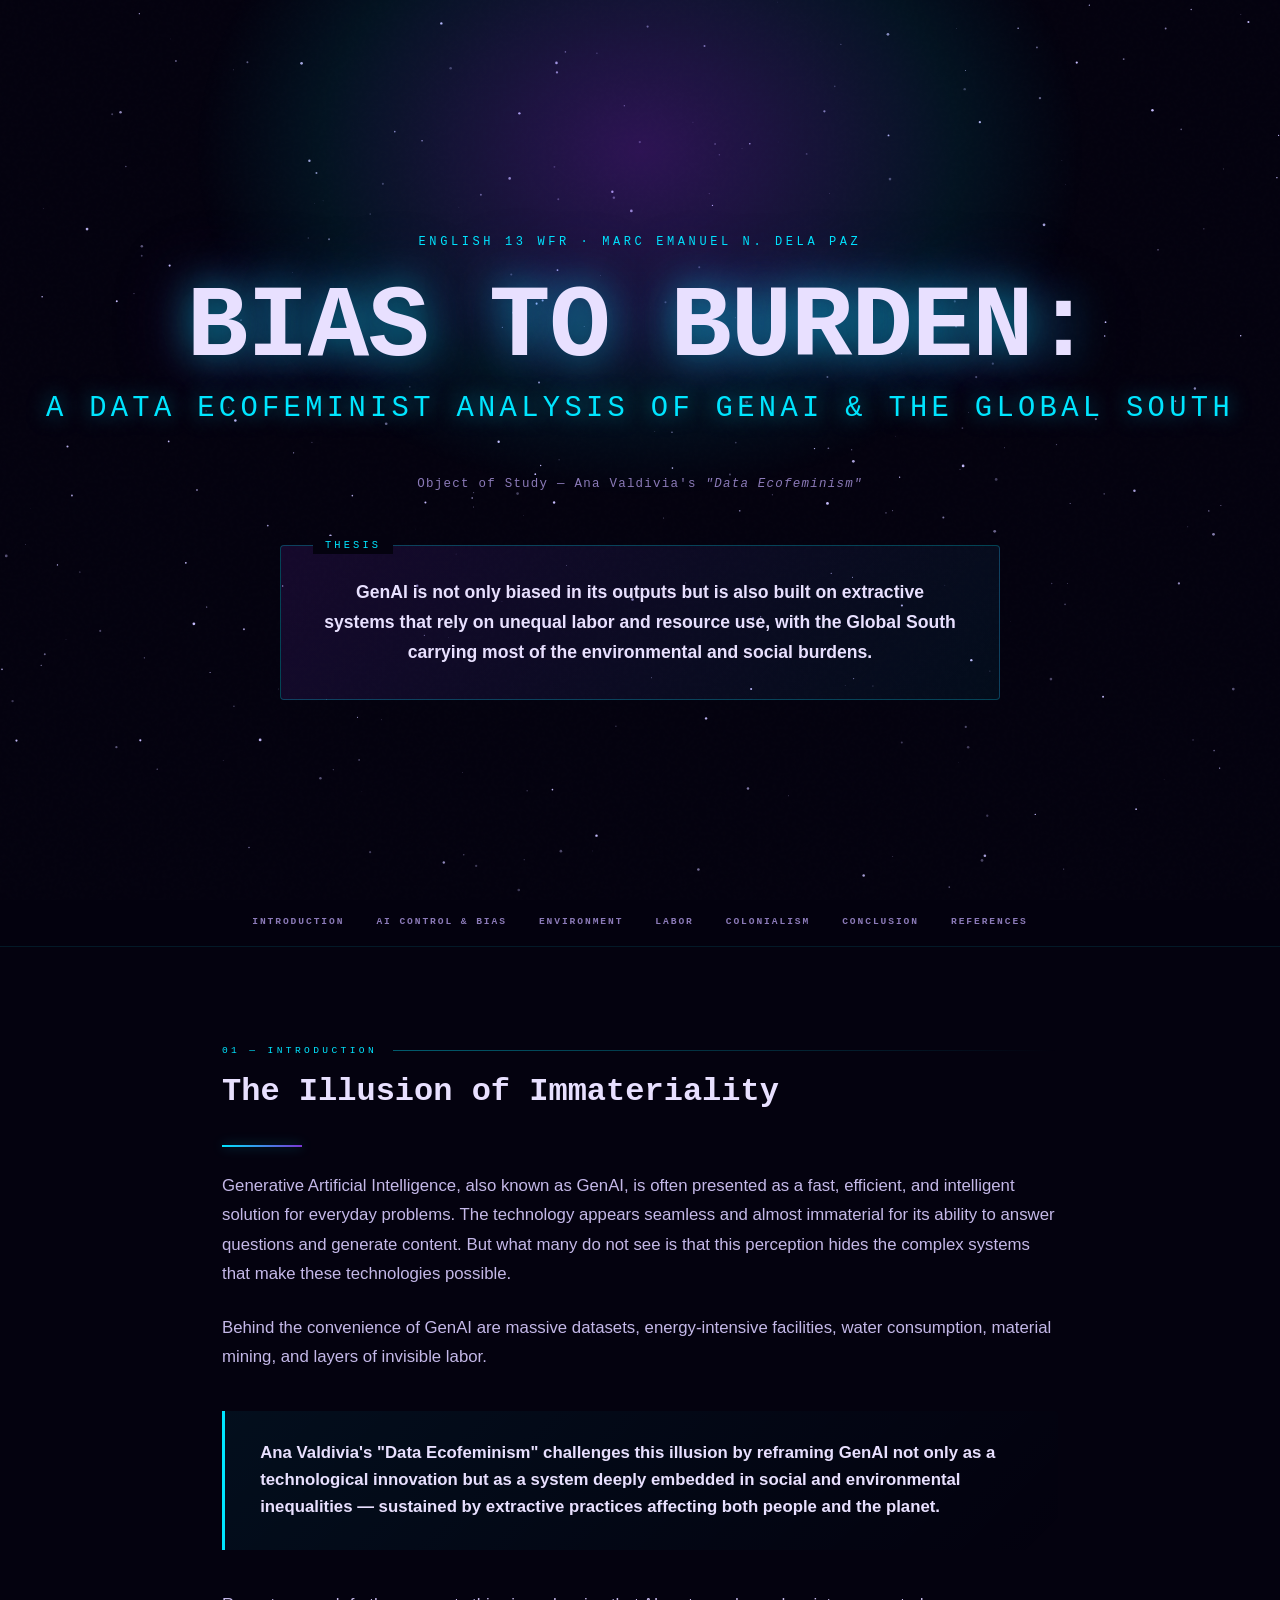
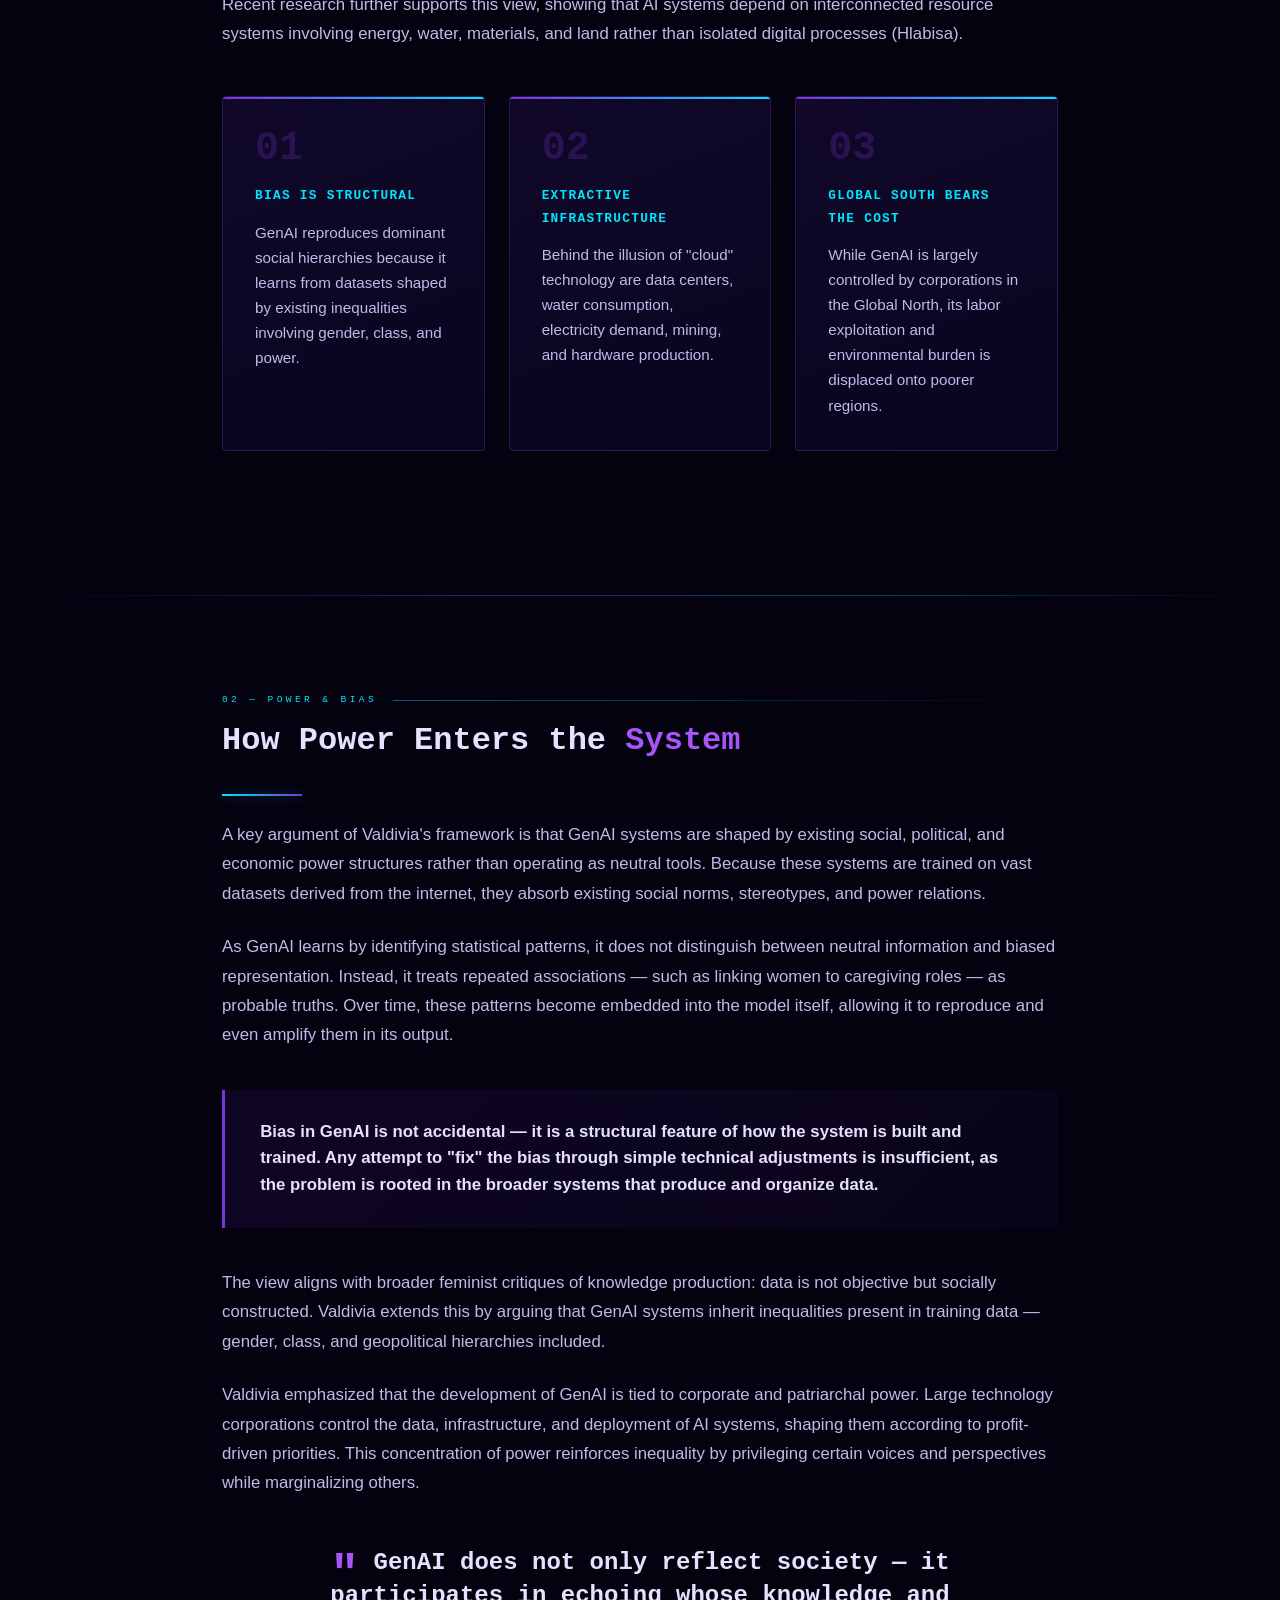
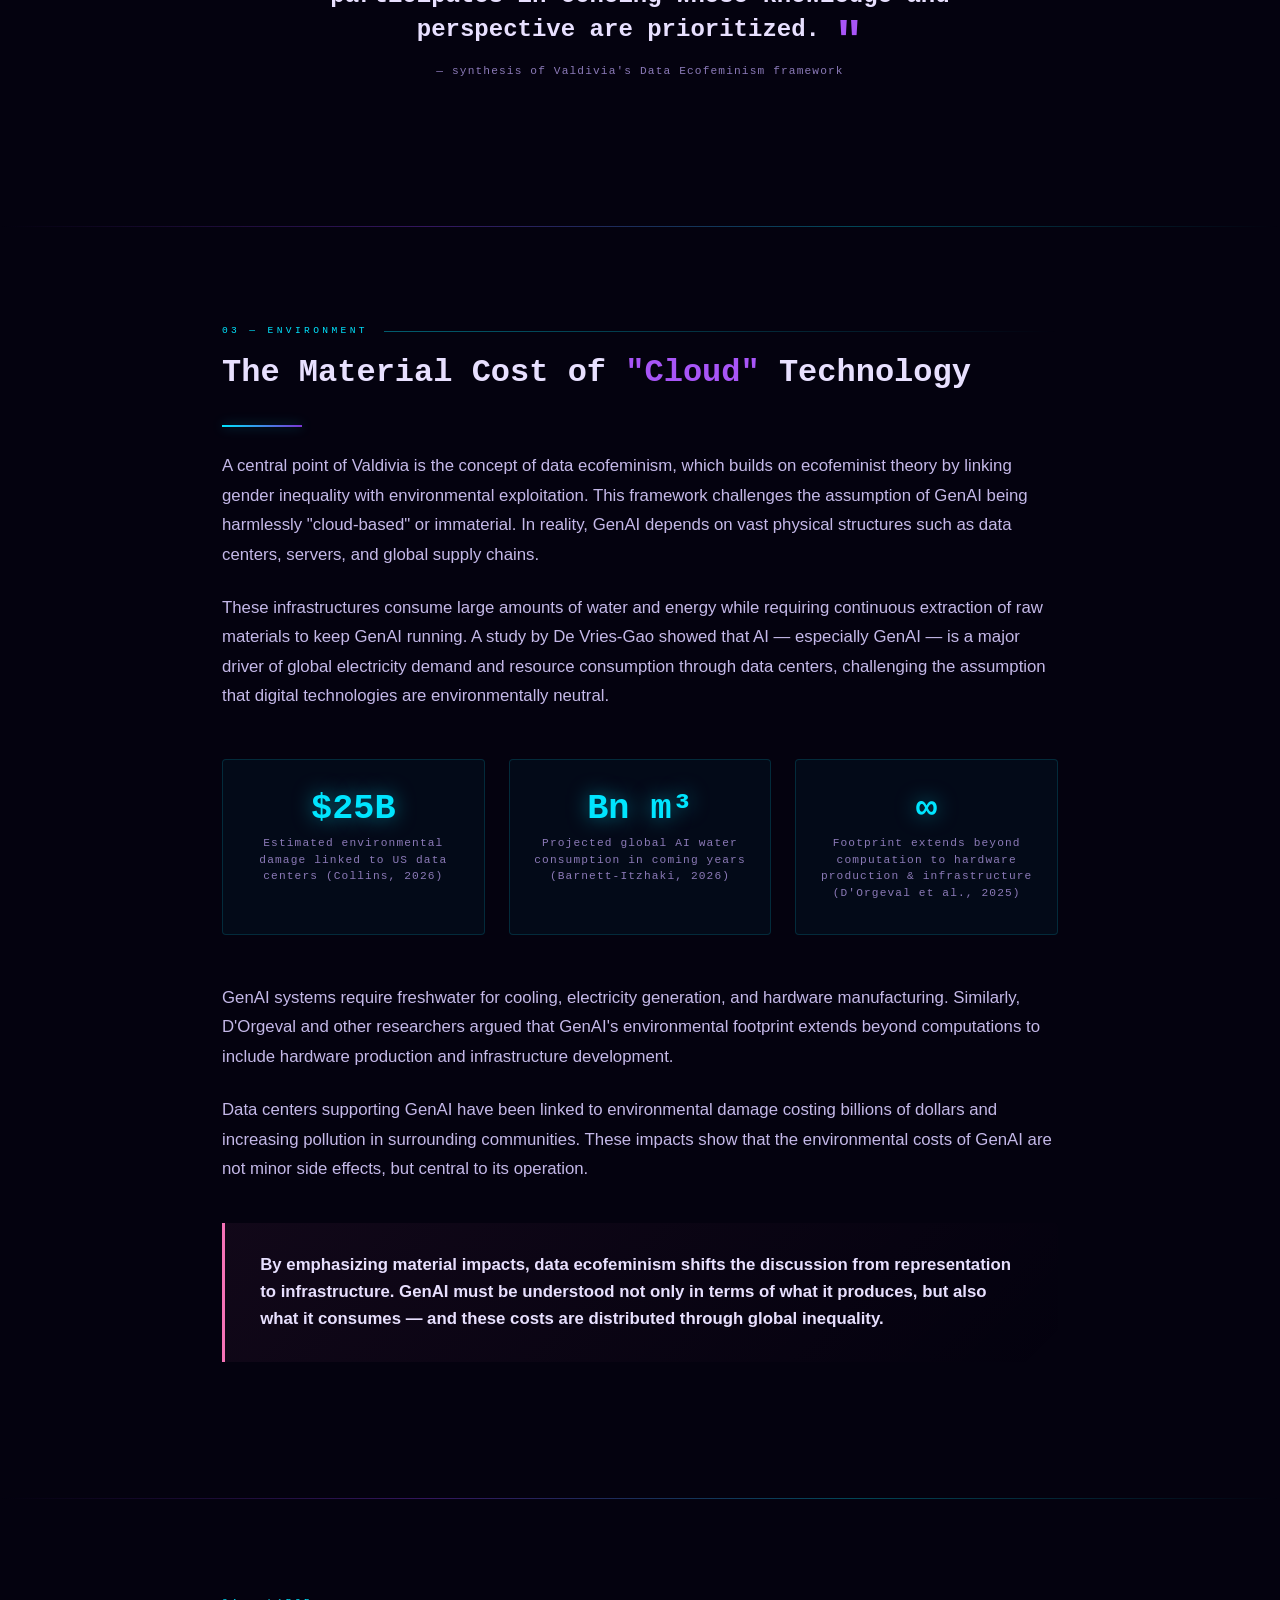
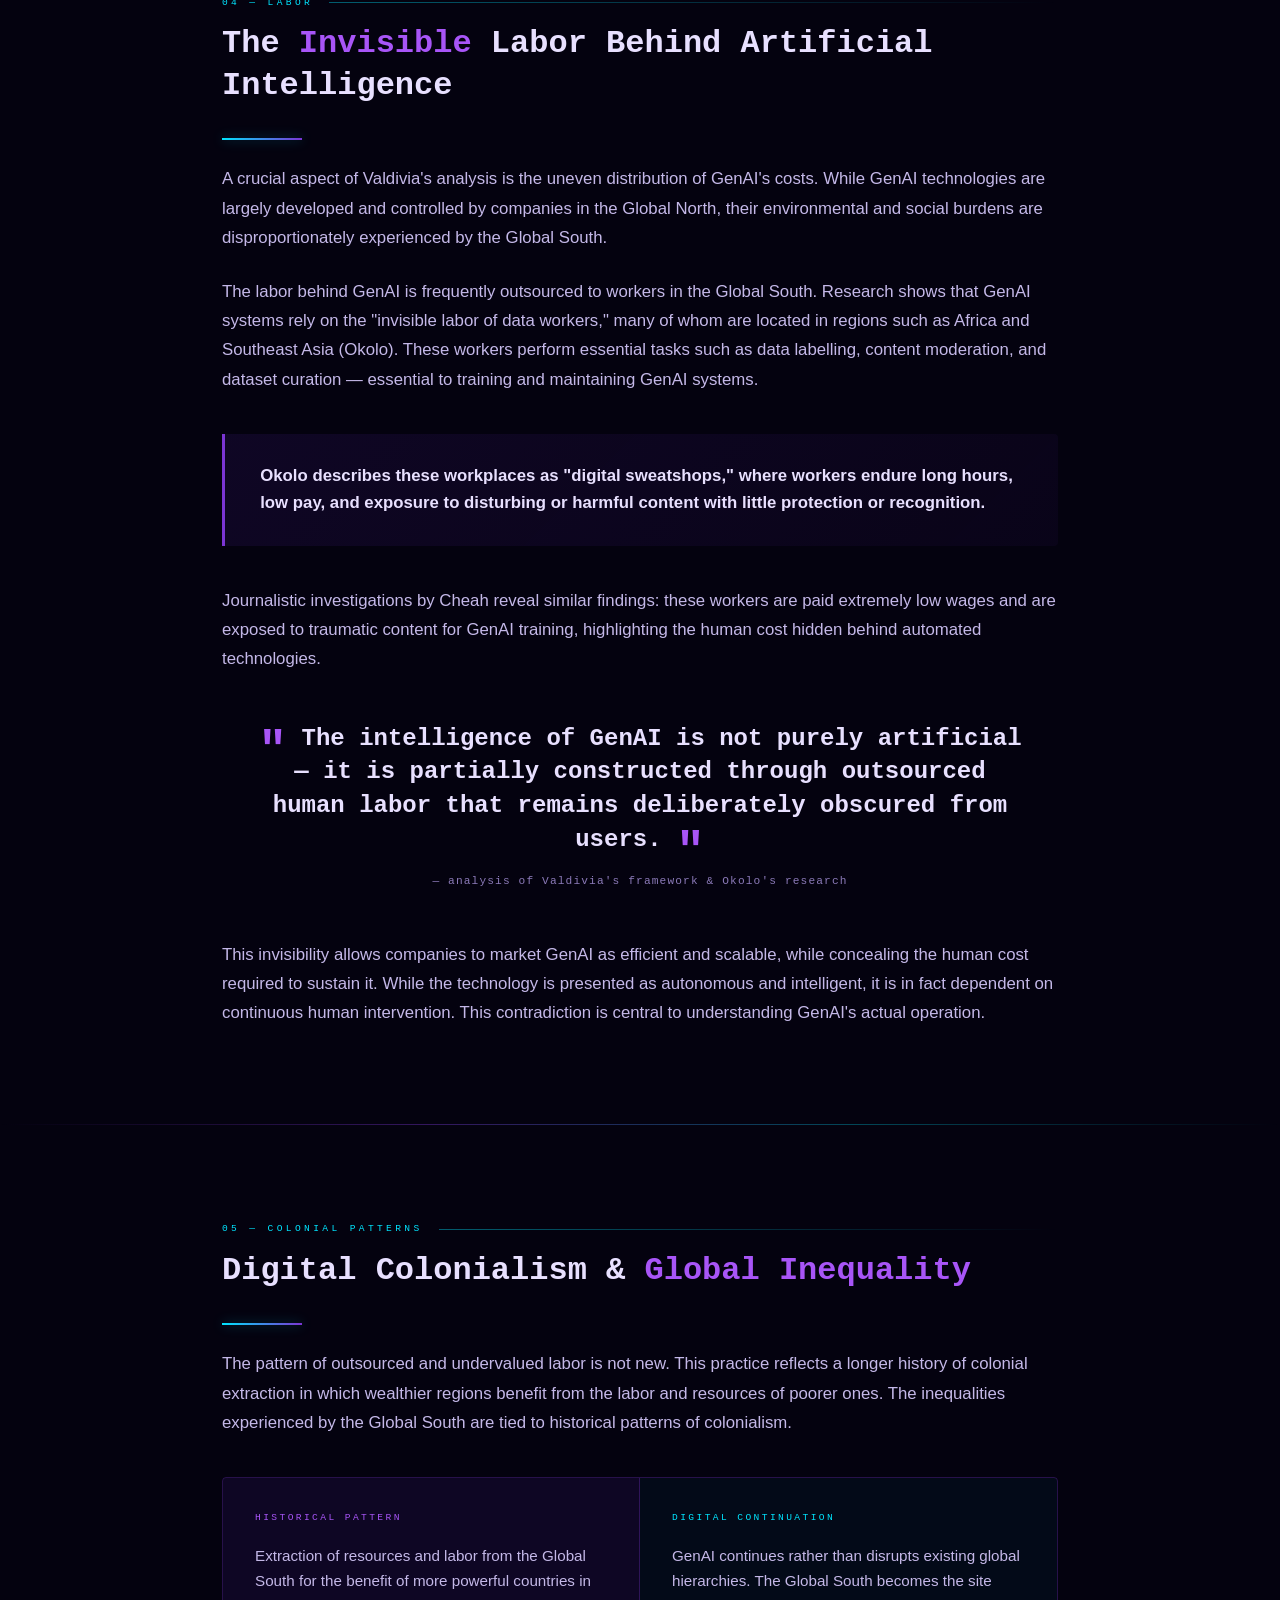
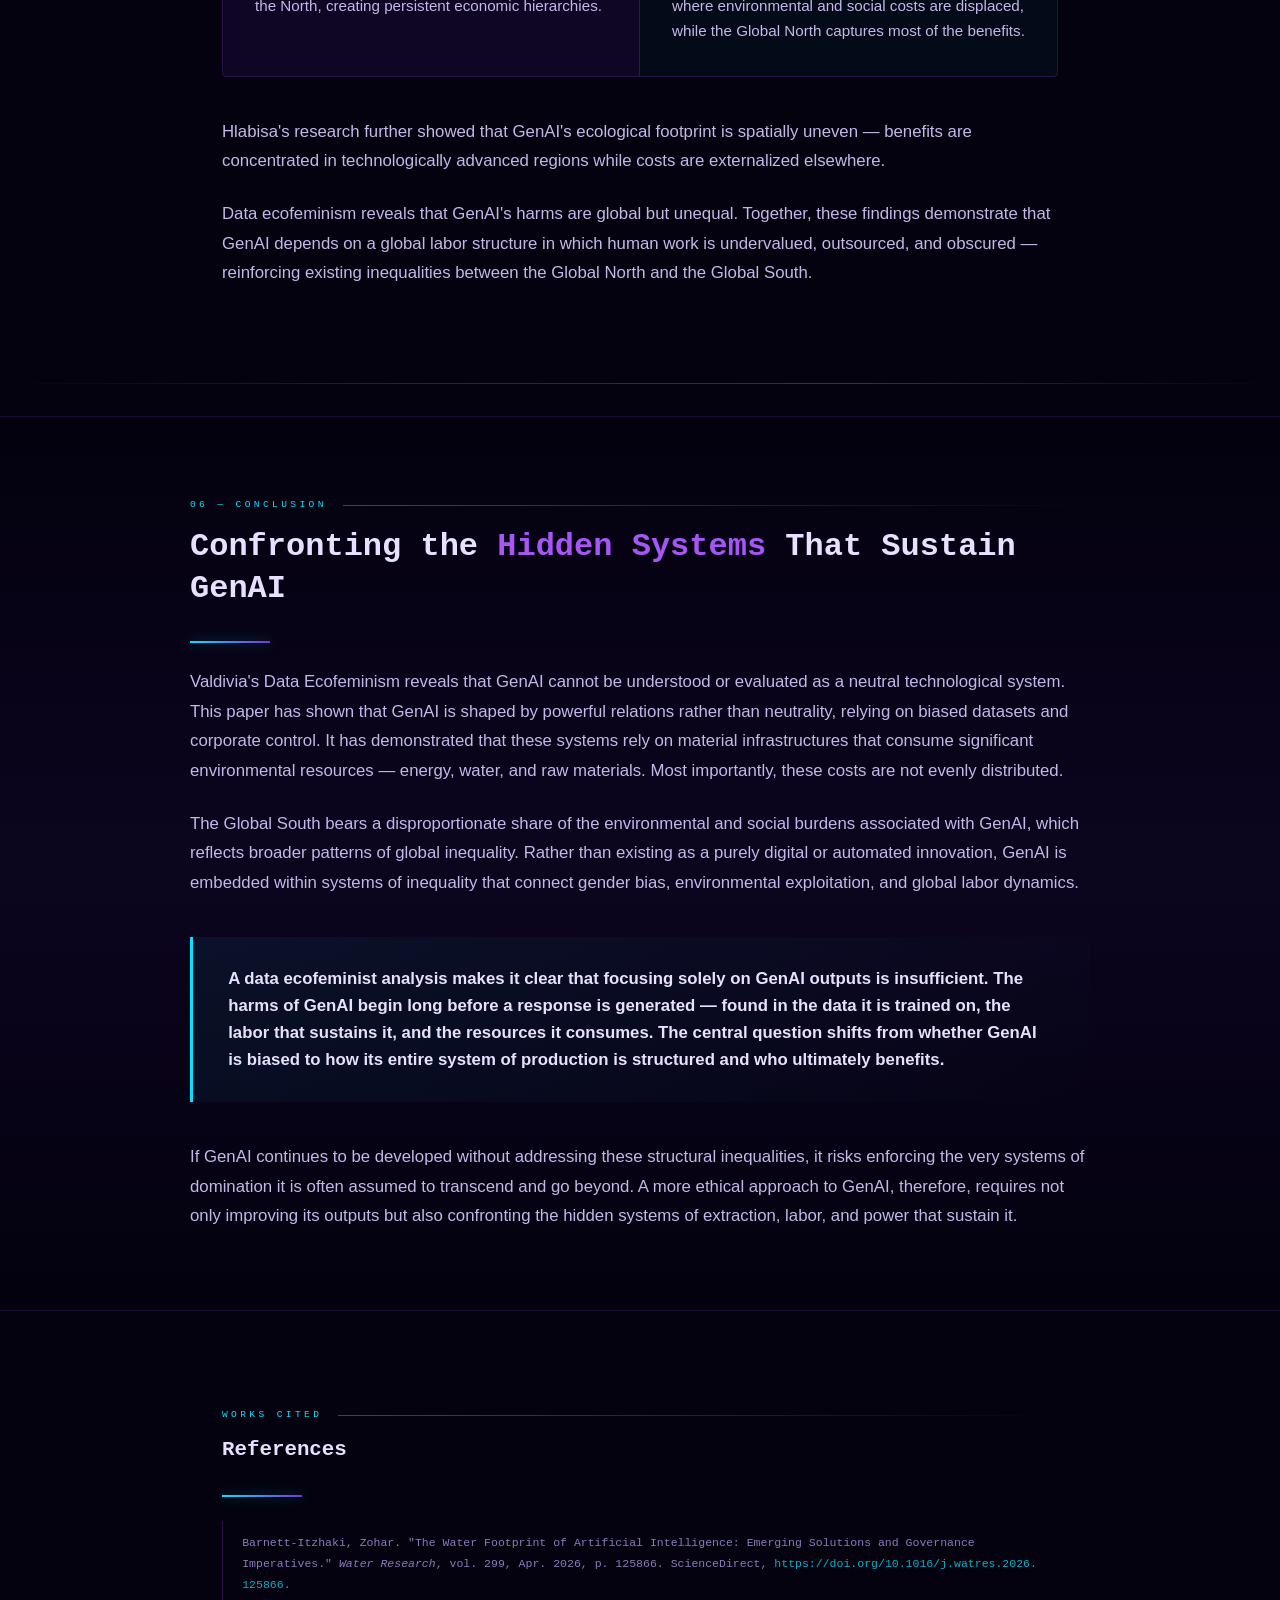
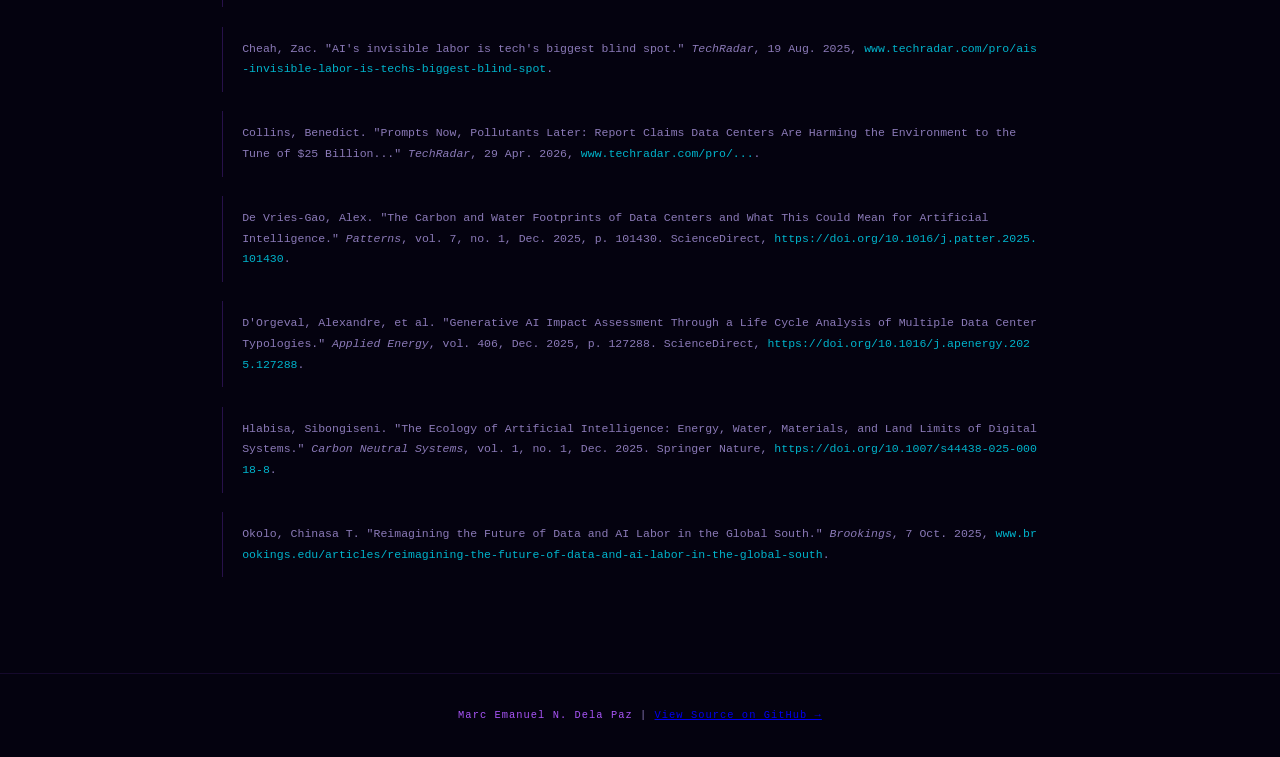
==== commit 8fb11fc3: "added link to github" ====
--- a/index.html
+++ b/index.html
@@ -241,7 +241,7 @@
 
   <footer>
     <span>Marc Emanuel N. Dela Paz</span> | <a
-  href="https://github.com/yourusername/yourrepo"
+  href="https://github.com/ZAP-ALED/GenAI_Analysis_Paper_Eng13_Extended_Poster"
   target="_blank"
   rel="noopener noreferrer"
   className="text-neutral-400 hover:text-white transition underline underline-offset-4"
